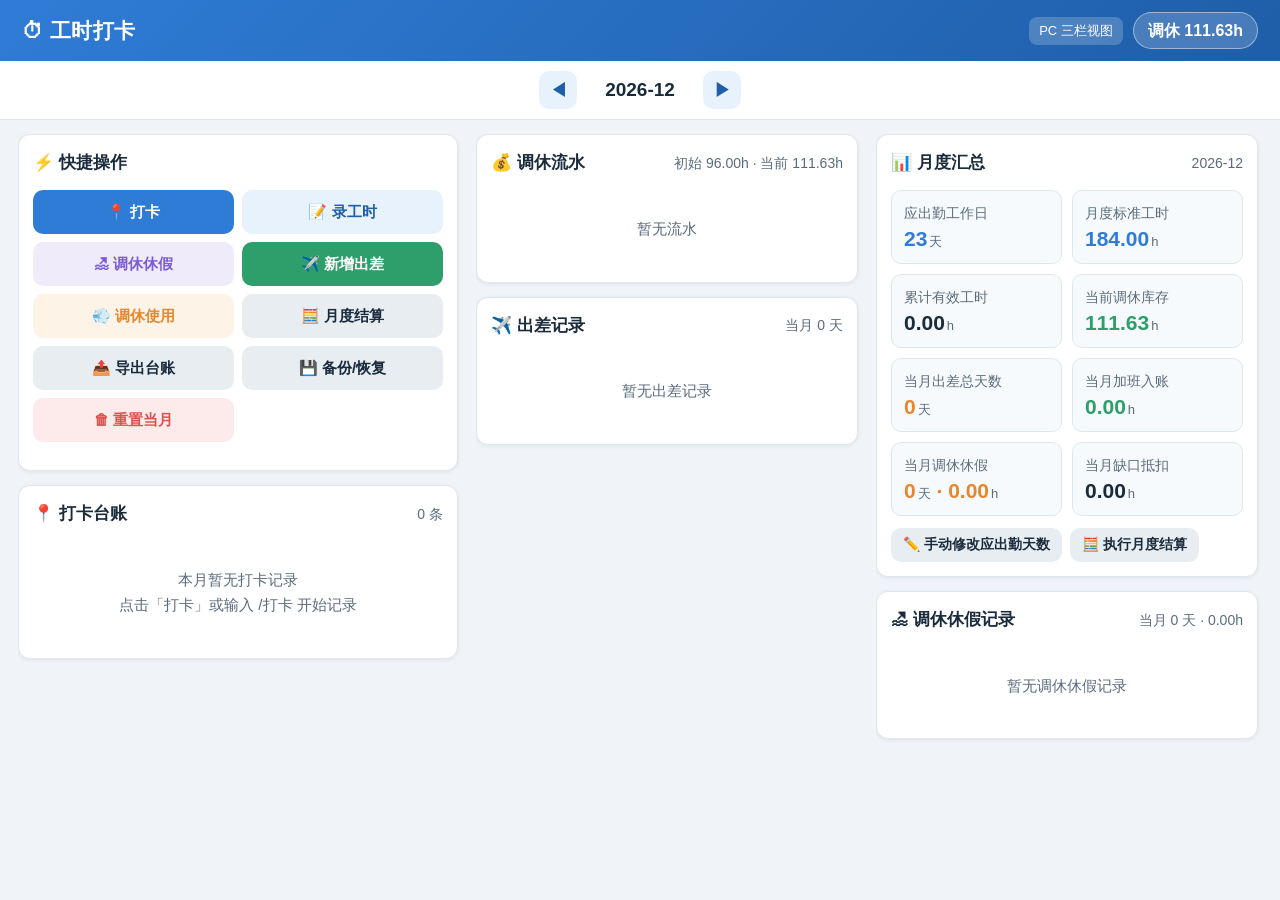
==== workhour/index.html @ 3711fb63 "update workhour app" ====
<!DOCTYPE html>
<html lang="zh-CN">
<head>
  <meta charset="UTF-8">
  <meta name="viewport" content="width=device-width, initial-scale=1.0, maximum-scale=1.0, user-scalable=no, viewport-fit=cover">
  <meta name="apple-mobile-web-app-capable" content="yes">
  <meta name="mobile-web-app-capable" content="yes">
  <meta name="apple-mobile-web-app-status-bar-style" content="black-translucent">
  <meta name="apple-mobile-web-app-title" content="工时打卡">
  <meta name="theme-color" content="#2f7cd6">
  <title>工时打卡</title>
  <link rel="manifest" href="./manifest.webmanifest">
  <link rel="apple-touch-icon" href="./icons/icon-1024.png">
  <link rel="icon" href="data:image/svg+xml,%3Csvg xmlns='http://www.w3.org/2000/svg' viewBox='0 0 100 100'%3E%3Ccircle cx='50' cy='50' r='46' fill='%232f7cd6'/%3E%3Cpath d='M50 26 v26 l18 11' stroke='white' stroke-width='9' stroke-linecap='round' fill='none'/%3E%3C/svg%3E">
  <link rel="stylesheet" href="./css/styles.css?v=1">
</head>
<body>
  <div id="app">
    <div class="topbar">
      <h1>⏱ 工时打卡</h1>
      <span class="layout-badge">PC 三栏视图</span>
      <div class="balance-chip" id="balanceChip">调休 --.-h</div>
    </div>
    <div class="alert-strip" id="alertStrip"></div>
    <div class="ym-bar">
      <button onclick="App.prevMonth()">◀</button>
      <div class="ym-text" id="ymText">----</div>
      <button onclick="App.nextMonth()">▶</button>
    </div>
    <div class="main" id="main"></div>
  </div>
  <div class="modal-mask" id="modalMask" style="display:none;">
    <div class="modal" id="modalBox"></div>
  </div>
  <div id="toast"></div>
  <script src="./js/workhour-core.js?v=1"></script>
  <script src="./js/seed.js?v=1"></script>
  <script src="./js/db.js?v=1"></script>
  <script src="./js/app.js?v=1"></script>
</body>
</html>
---- workhour/css/styles.css ----
/* ============ 工时打卡 APP 样式 ============ */
/* 移动端优先：全屏、16px 基准、大行高、横向滚动表格、放大输入与标签 */

:root {
  --bg: #f0f4f8;
  --card: #ffffff;
  --text: #1a2b3c;
  --text2: #5a6b7d;
  --line: #dfe7ee;
  --primary: #2f7cd6;
  --primary-dk: #1f5ea8;
  --green: #2e9e6b;
  --green-bg: #e6f7ef;
  --red: #d9534f;
  --red-bg: #fdeaea;
  --orange: #e8862e;
  --orange-bg: #fdf3e6;
  --blue-bg: #e8f2fd;
  --purple: #7b5cd6;
  --purple-bg: #f0ebfb;
  --radius: 12px;
  --shadow: 0 1px 4px rgba(26, 43, 60, .08);
}

* { margin: 0; padding: 0; box-sizing: border-box; -webkit-tap-highlight-color: transparent; }

html, body { height: 100%; }
body {
  font-size: 16px; /* 全局基础字号 */
  line-height: 1.7;
  color: var(--text);
  background: var(--bg);
  font-family: -apple-system, BlinkMacSystemFont, "PingFang SC", "Microsoft YaHei", "Segoe UI", sans-serif;
}

#app { display: flex; flex-direction: column; height: 100vh; height: 100dvh; overflow: hidden; }

/* ===== 顶部栏 ===== */
.topbar {
  flex: none; display: flex; align-items: center; gap: 10px;
  padding: 16px 14px 10px 14px;
  padding-top: calc(10px + env(safe-area-inset-top, 6px));
  background: linear-gradient(135deg, #2f7cd6, #1f5ea8);
  color: #fff;
}
.topbar h1 { font-size: 19px; font-weight: 700; letter-spacing: .5px; flex: 1; min-width: 0; white-space: nowrap; overflow: hidden; text-overflow: ellipsis; }
.balance-chip {
  flex: none; background: rgba(255, 255, 255, .18); border: 1px solid rgba(255, 255, 255, .45);
  border-radius: 20px; padding: 4px 14px; font-size: 15px; font-weight: 700; white-space: nowrap;
}
.balance-chip.neg { background: var(--red); border-color: var(--red); animation: pulse 1.2s infinite; }
@keyframes pulse { 50% { opacity: .55; } }

/* 预警条 */
.alert-strip { flex: none; display: none; padding: 8px 14px; font-size: 15px; align-items: center; gap: 8px; }
.alert-strip.show { display: flex; }
.alert-strip.warn { background: #fff6d9; color: #8a6d00; border-bottom: 1px solid #efe0a8; }
.alert-strip.error { background: var(--red-bg); color: #a33; border-bottom: 1px solid #f3c6c5; font-weight: 700; }

/* ===== 月份切换 ===== */
.ym-bar { flex: none; display: flex; align-items: center; justify-content: center; gap: 8px; padding: 8px 12px; background: var(--card); border-bottom: 1px solid var(--line); }
.ym-bar button {
  font-size: 17px; width: 38px; height: 38px; border: none; border-radius: 10px;
  background: var(--blue-bg); color: var(--primary-dk); font-weight: 700; cursor: pointer;
}
.ym-bar button:active { transform: scale(.94); }
.ym-text { font-size: 18px; font-weight: 800; min-width: 110px; text-align: center; }

/* ===== 主内容 ===== */
.main { flex: 1; overflow-y: auto; -webkit-overflow-scrolling: touch; padding: 12px 12px 20px; }
.main::-webkit-scrollbar { width: 6px; }
.main::-webkit-scrollbar-thumb { background: #c3d0dc; border-radius: 3px; }

/* ===== 卡片 ===== */
.card {
  background: var(--card); border-radius: var(--radius); box-shadow: var(--shadow);
  padding: 14px; margin-bottom: 14px; border: 1px solid var(--line);
}
.card-title { font-size: 17px; font-weight: 800; display: flex; align-items: center; gap: 8px; margin-bottom: 12px; }
.card-title .sub { font-size: 14px; font-weight: 400; color: var(--text2); margin-left: auto; }

/* ===== 汇总网格 ===== */
.stat-grid { display: grid; grid-template-columns: repeat(2, 1fr); gap: 10px; }
.stat-item {
  background: #f7fafc; border: 1px solid var(--line); border-radius: 10px;
  padding: 10px 12px; min-height: 74px; display: flex; flex-direction: column; justify-content: center;
}
.stat-item .k { font-size: 14px; color: var(--text2); }
.stat-item .v { font-size: 21px; font-weight: 800; line-height: 1.3; }
.stat-item .v small { font-size: 13px; font-weight: 400; color: var(--text2); margin-left: 2px; }
.stat-item.hl-green .v { color: var(--green); }
.stat-item.hl-red .v { color: var(--red); }
.stat-item.hl-blue .v { color: var(--primary); }
.stat-item.hl-orange .v { color: var(--orange); }

/* ===== 表格（横向滚动） ===== */
.table-wrap { overflow-x: auto; -webkit-overflow-scrolling: touch; border-radius: 10px; border: 1px solid var(--line); }
.table-wrap::-webkit-scrollbar { height: 6px; }
.table-wrap::-webkit-scrollbar-thumb { background: #c3d0dc; border-radius: 3px; }
table.data { width: 100%; border-collapse: collapse; font-size: 15px; min-width: 520px; background: #fff; }
table.data th {
  background: #eef4fa; color: var(--text2); font-weight: 700; text-align: left;
  padding: 10px 12px; white-space: nowrap; border-bottom: 2px solid var(--line); font-size: 14px;
}
table.data td { padding: 12px; border-bottom: 1px solid var(--line); white-space: nowrap; vertical-align: middle; min-height: 48px; }
table.data tr:last-child td { border-bottom: none; }
table.data .num { font-variant-numeric: tabular-nums; font-weight: 700; }
td.pos { color: var(--green); }
td.neg { color: var(--red); }

/* ===== 标签（放大版） ===== */
.tag {
  display: inline-block; padding: 3px 10px; border-radius: 14px; font-size: 14px; font-weight: 700;
  line-height: 1.5; white-space: nowrap;
}
.tag.work { background: var(--blue-bg); color: var(--primary-dk); }
.tag.weekend { background: var(--orange-bg); color: var(--orange); }
.tag.holiday { background: var(--purple-bg); color: var(--purple); }
.tag.trip { background: var(--green-bg); color: var(--green); }
.tag.leave { background: #fde9f3; color: #c04a8a; }
.tag.cross { background: #23292e; color: #ffd76a; }
.tag.settled { background: #e8edf2; color: #6b7c8f; }

/* ===== 按钮 ===== */
.btn {
  font-size: 16px; padding: 10px 16px; border: none; border-radius: 10px;
  background: #e8edf2; color: var(--text); font-weight: 700; cursor: pointer; min-height: 44px;
}
.btn:active { transform: scale(.96); }
.btn-primary { background: var(--primary); color: #fff; }
.btn-green { background: var(--green); color: #fff; }
.btn-red { background: var(--red-bg); color: var(--red); }
.btn-orange { background: var(--orange-bg); color: var(--orange); }
.btn-blue { background: var(--blue-bg); color: var(--primary-dk); }
.btn-purple { background: var(--purple-bg); color: var(--purple); }
.btn-big { font-size: 17px; padding: 13px 20px; }
.btn-sm { font-size: 14px; padding: 6px 12px; min-height: 34px; }

.action-row { display: grid; grid-template-columns: repeat(4, 1fr); gap: 8px; margin-bottom: 14px; }
.action-row .btn { padding: 10px 4px; font-size: 15px; }

/* ===== 表单（放大触屏） ===== */
.form-row { margin-bottom: 14px; }
.form-row label { display: block; font-size: 16px; font-weight: 700; color: var(--text); margin-bottom: 6px; }
.form-row .hint { font-size: 13px; color: var(--text2); font-weight: 400; margin-top: 4px; }
.form-row input, .form-row select, .form-row textarea {
  width: 100%; font-size: 17px; padding: 11px 12px; min-height: 48px;
  border: 2px solid var(--line); border-radius: 10px; background: #fff; color: var(--text);
  font-family: inherit;
}
.form-row input:focus, .form-row select:focus, .form-row textarea:focus { outline: none; border-color: var(--primary); }
.form-row textarea { min-height: 72px; resize: vertical; }
.form-cols { display: grid; grid-template-columns: 1fr 1fr; gap: 12px; }
.inline-check { display: flex; align-items: center; gap: 10px; font-size: 16px; padding: 8px 0; }
.inline-check input[type=checkbox] { width: 22px; height: 22px; accent-color: var(--primary); }
.seg { display: flex; border: 2px solid var(--primary); border-radius: 10px; overflow: hidden; }
.seg button { flex: 1; border: none; background: #fff; color: var(--primary); font-size: 16px; font-weight: 700; padding: 10px 4px; min-height: 44px; cursor: pointer; }
.seg button.on { background: var(--primary); color: #fff; }

/* ===== 快捷指令栏 ===== */
.quickbar {
  flex: none; display: flex; gap: 8px; padding: 10px 12px; background: var(--card);
  border-top: 1px solid var(--line); align-items: center;
}
.quickbar input {
  flex: 1; font-size: 16px; padding: 10px 12px; min-height: 44px; border: 2px solid var(--line);
  border-radius: 10px; font-family: inherit;
}
.quickbar input:focus { outline: none; border-color: var(--primary); }
.quickbar button {
  font-size: 16px; font-weight: 700; padding: 10px 14px; min-height: 44px;
  border: none; border-radius: 10px; background: var(--primary); color: #fff; cursor: pointer;
}
.cmd-hint { font-size: 13px; color: var(--text2); padding: 0 14px 6px; background: var(--card); }
.cmd-hint b { color: var(--primary-dk); }

/* ===== 弹窗（全屏友好） ===== */
.modal-mask {
  position: fixed; inset: 0; background: rgba(10, 20, 30, .55); z-index: 100;
  display: flex; align-items: flex-end; justify-content: center;
}
.modal {
  background: var(--card); width: 100%; max-width: 560px; max-height: 88vh; overflow-y: auto;
  border-radius: 18px 18px 0 0; padding: 18px 16px 26px; animation: slideUp .22s ease;
}
@keyframes slideUp { from { transform: translateY(40px); opacity: .4; } }
.modal-head { display: flex; align-items: center; margin-bottom: 14px; }
.modal-head h3 { font-size: 18px; font-weight: 800; flex: 1; }
.modal-close { font-size: 20px; border: none; background: #eef2f6; width: 36px; height: 36px; border-radius: 50%; cursor: pointer; color: var(--text2); }
.modal-actions { display: flex; gap: 10px; margin-top: 6px; }
.modal-actions .btn { flex: 1; }

/* 预览框 */
.calc-preview {
  background: var(--blue-bg); border: 1px dashed var(--primary); border-radius: 10px;
  padding: 10px 14px; font-size: 16px; margin-bottom: 4px;
}
.calc-preview b { font-size: 20px; color: var(--primary-dk); }

/* toast */
#toast {
  position: fixed; left: 50%; bottom: 90px; transform: translateX(-50%); z-index: 200;
  background: rgba(20, 30, 40, .92); color: #fff; font-size: 15px; padding: 10px 18px;
  border-radius: 22px; max-width: 86vw; text-align: center; display: none; line-height: 1.5;
}
#toast.err { background: var(--red); }

.empty { text-align: center; color: var(--text2); padding: 26px 10px; font-size: 15px; }

/* 导出弹窗 */
.export-text {
  width: 100%; height: 46vh; font-size: 13px; font-family: Consolas, Menlo, monospace;
  border: 1px solid var(--line); border-radius: 10px; padding: 10px; white-space: pre;
  overflow: auto; background: #f7fafc; line-height: 1.6;
}

/* ================= PC 端三栏布局（>=1020px） ================= */
@media (min-width: 1020px) {
  .topbar { padding: 12px 22px; }
  .topbar h1 { font-size: 21px; }
  .balance-chip { font-size: 16px; }
  .ym-bar { padding: 10px 16px; }
  .ym-text { font-size: 19px; }

  /* 三栏：左=打卡台账 中=流水/出差 右=汇总/调休 */
  .main {
    display: grid; grid-template-columns: minmax(360px, 1.15fr) minmax(340px, 1fr) minmax(340px, 1fr);
    gap: 14px; padding: 14px 18px 18px; overflow-y: auto;
  }
  .pc-col { overflow-y: auto; padding-right: 4px; min-height: 0; }
  .pc-col::-webkit-scrollbar { width: 6px; }
  .pc-col::-webkit-scrollbar-thumb { background: #c3d0dc; border-radius: 3px; }

  .card { margin-bottom: 0; }
  .pc-col .card + .card { margin-top: 14px; }

  .action-row { grid-template-columns: repeat(2, 1fr); }
  .modal-mask { align-items: center; }
  .modal { border-radius: 16px; padding: 22px 22px 24px; max-height: 84vh; }
  .quickbar { padding: 12px 18px; }
  .quickbar input { font-size: 15px; }
  .stat-grid { grid-template-columns: repeat(2, 1fr); }
}

/* PC 上布局提示 */
.layout-badge { display: none; font-size: 13px; background: rgba(255,255,255,.2); border-radius: 8px; padding: 3px 10px; }
@media (min-width: 1020px) { .layout-badge { display: inline-block; } }
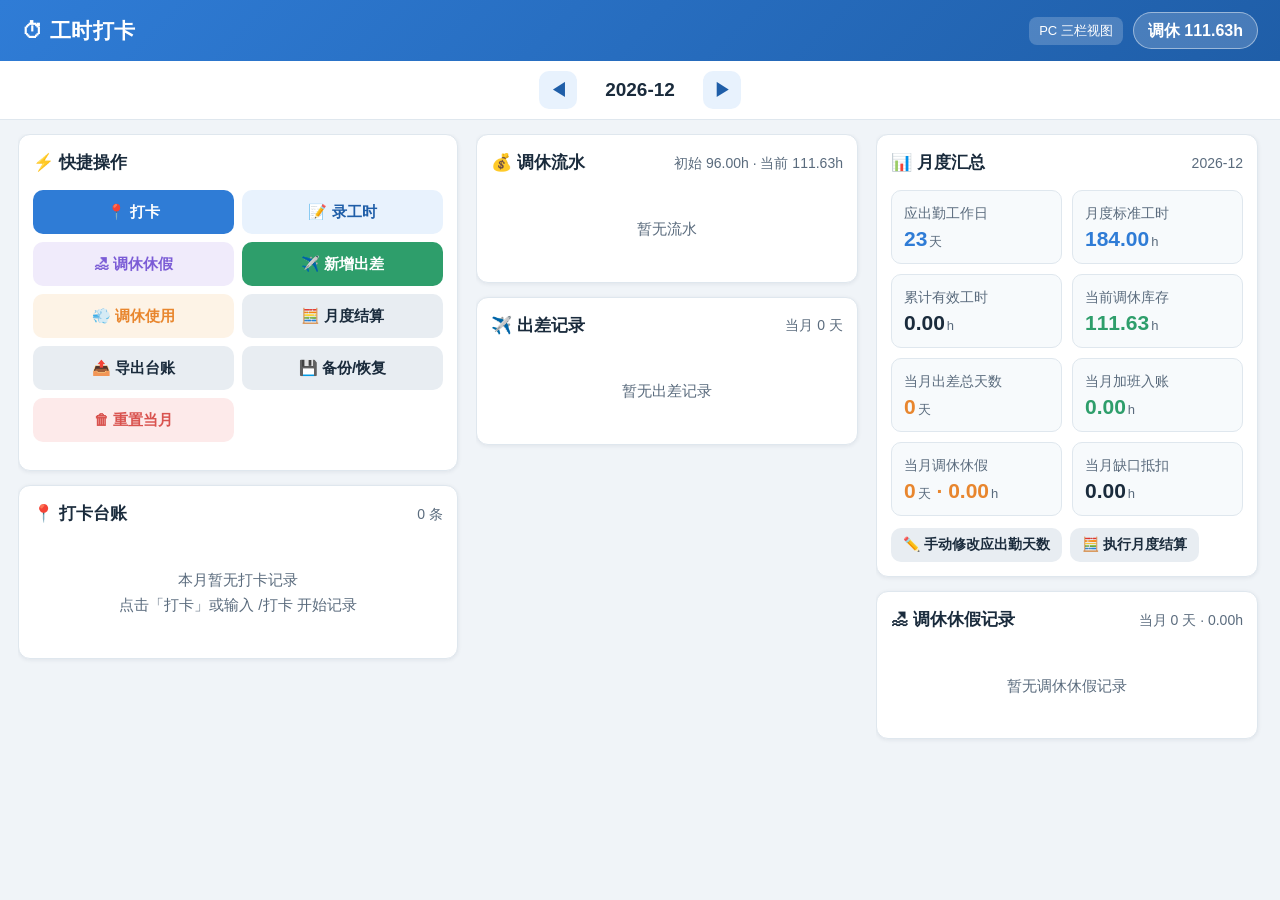
==== commit 9d47665a: "fix: month navigation always showed current month (GET handler param bug)" ====
--- a/workhour/index.html
+++ b/workhour/index.html
@@ -35,7 +35,7 @@
   <div id="toast"></div>
   <script src="./js/workhour-core.js?v=1"></script>
   <script src="./js/seed.js?v=1"></script>
-  <script src="./js/db.js?v=1"></script>
+  <script src="./js/db.js?v=2"></script>
   <script src="./js/app.js?v=1"></script>
 </body>
 </html>
